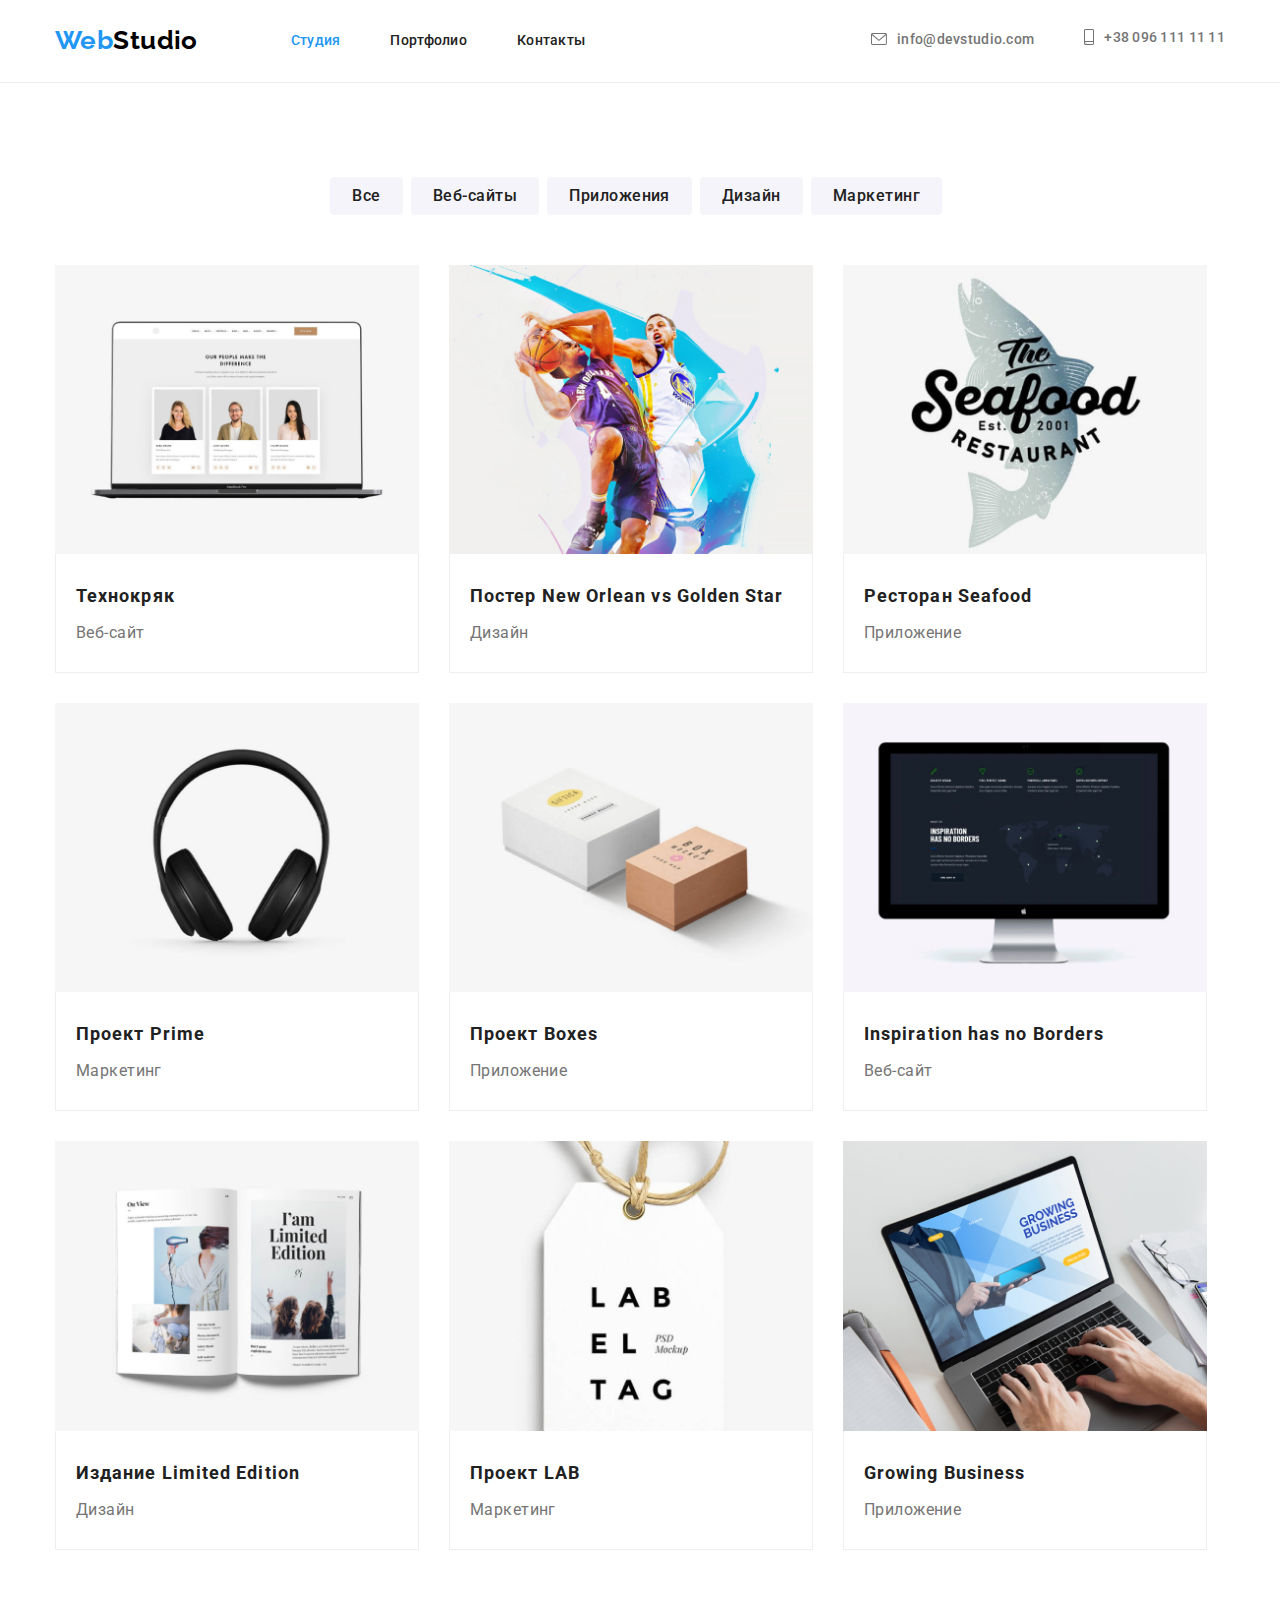
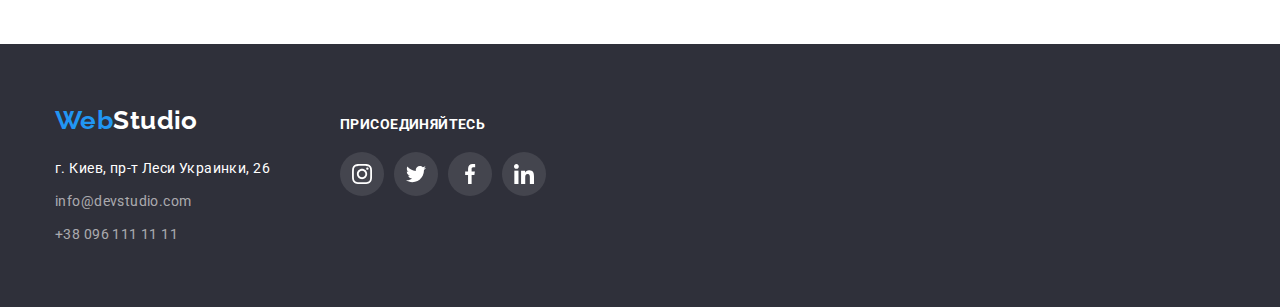
==== portfolio.html @ 6ee3bcbe "копирую файлы дз4" ====
<!DOCTYPE html>
<html lang="en">
  <head>
    <meta charset="UTF-8" />
    <meta name="viewport" content="width=device-width, initial-scale=1.0" />
    <link
      href="https://fonts.googleapis.com/css2?family=Roboto:wght@400;500;700;900&display=swap"
      rel="stylesheet"
    />
    <link
      rel="stylesheet"
      href="node_modules/modern-normalize/modern-normalize.css"
    />
    <link rel="stylesheet" href="./css/style.css" />
    <title>Document</title>
  </head>
  <body>
    <!-- Хедер -->
    <header class="header">
      <div class="container flex">
        <div>
          <nav class="main-nav">
            <div>
              <a class="logo" href="./index.html">
                <span class="logo-blue">Web</span>Studio</a
              >
            </div>
            <div>
              <ul class="site-nav list">
                <li><a class="link current" href="./index.html">Студия</a></li>
                <li>
                  <a class="link" href="./portfolio.html">Портфолио</a>
                </li>
                <li><a class="link" href="#contacts">Контакты</a></li>
              </ul>
            </div>
          </nav>
        </div>
        <div>
          <ul class="contacts list">
            <li>
              <a class="link" href="mailto:info@devstudio.com">
                <svg class="mail-icon">
                  <use href="./img/icons/sprite.svg#icon-contacts-mail"></use>
                </svg>
                info@devstudio.com</a
              >
            </li>
            <li>
              <a class="link phone" href="tel:+380961111111">
                <svg class="phone-icon">
                  <use href="./img/icons/sprite.svg#icon-contacts-phone"></use>
                </svg>
                +38 096 111 11 11</a
              >
            </li>
          </ul>
        </div>
      </div>
    </header>

    <main>
      <section class="works-examples section">
        <div class="container">
          <h1 class="visually-hidden">Примеры работ</h1>
          <!-- Фильтры -->
          <div class="filters">
            <ul class="filters-list list flex">
              <li><button class="button">Все</button></li>
              <li><button class="button">Веб-сайты</button></li>
              <li><button class="button">Приложения</button></li>
              <li><button class="button">Дизайн</button></li>
              <li><button class="button">Маркетинг</button></li>
            </ul>
          </div>
          <!-- Примеры работ -->
          <div>
            <ul class="examples list flex">
              <li class="examples-item">
                <img
                  class="photo"
                  src="./img/portfolio/img1.jpg"
                  alt="Технокряк"
                />
                <div class="border">
                  <a class="link" href="#"> Технокряк</a>
                  <p class="type">Веб-сайт</p>
                </div>
              </li>
              <li class="examples-item">
                <img
                  class="photo"
                  src="./img/portfolio/img2.jpg"
                  alt="Постер New Orlean vs Golden Star"
                />
                <div class="border">
                  <a class="link" href="#"> Постер New Orlean vs Golden Star</a>
                  <p class="type">Дизайн</p>
                </div>
              </li>
              <li class="examples-item">
                <img
                  class="photo"
                  src="./img/portfolio/img3.jpg"
                  alt="Ресторан Seafood"
                />
                <div class="border">
                  <a class="link" href="#"> Ресторан Seafood</a>
                  <p class="type">Приложение</p>
                </div>
              </li>
              <li class="examples-item">
                <img
                  class="photo"
                  src="./img/portfolio/img4.jpg"
                  alt="Проект Prime"
                />
                <div class="border">
                  <a class="link" href="#"> Проект Prime</a>
                  <p class="type">Маркетинг</p>
                </div>
              </li>
              <li class="examples-item">
                <div class="test"></div>
                <img
                  class="photo"
                  src="./img/portfolio/img5.jpg"
                  alt="Проект Boxes"
                />
                <div class="border">
                  <a class="link" href="#"> Проект Boxes</a>
                  <p class="type">Приложение</p>
                </div>
              </li>
              <li class="examples-item">
                <img
                  class="photo"
                  src="./img/portfolio/img6.jpg"
                  alt="Inspiration has no Borders"
                />
                <div class="border">
                  <a class="link" href="#">Inspiration has no Borders</a>
                  <p class="type">Веб-сайт</p>
                </div>
              </li>
              <li class="examples-item">
                <img
                  class="photo"
                  src="./img/portfolio/img7.jpg"
                  alt="Издание Limited Edition"
                />
                <div class="border">
                  <a class="link" href="#"> Издание Limited Edition</a>
                  <p class="type">Дизайн</p>
                </div>
              </li>
              <li class="examples-item">
                <img
                  class="photo"
                  src="./img/portfolio/img8.jpg"
                  alt="Проект LAB"
                />
                <div class="border">
                  <a class="link" href="#"> Проект LAB</a>
                  <p class="type">Маркетинг</p>
                </div>
              </li>
              <li class="examples-item">
                <img
                  class="photo"
                  src="./img/portfolio/img9.jpg"
                  alt="Growing Business"
                />
                <div class="border">
                  <a class="link" href="#"> Growing Business</a>
                  <p class="type">Приложение</p>
                </div>
              </li>
            </ul>
          </div>
        </div>
      </section>
    </main>

    <!-- Футер -->
    <footer class="footer">
      <div class="container">
        <div class="footer-adress">
          <p class="logo"><span class="logo-blue">Web</span>Studio</p>
          <address class="adress">
            <ul class="adress-list list" id="contacts">
              <li class="adress-item">г. Киев, пр-т Леси Украинки, 26</li>
              <li class="adress-item">
                <a class="adress-link" href="mailto:info@devstudio.com"
                  >info@devstudio.com</a
                >
              </li>
              <li class="adress-item">
                <a class="adress-link" href="tel:+380961111111"
                  >+38 096 111 11 11</a
                >
              </li>
            </ul>
          </address>
        </div>
        <div class="social-list-wrap">
          <p class="social-title">присоединяйтесь</p>
          <ul class="social-list list flex">
            <li>
              <a
                href="https://www.instagram.com/"
                class="social link"
                target="_blank"
                rel="noopener noreferrer"
                aria-label="Instagram link"
              >
                <svg class="social-icon">
                  <use href="./img/icons/sprite.svg#icon-instagram"></use>
                </svg>
              </a>
            </li>
            <li>
              <a
                href="https://twitter.com/"
                class="social link"
                target="_blank"
                rel="noopener noreferrer"
                aria-label="Twitter link"
              >
                <svg class="social-icon">
                  <use href="./img/icons/sprite.svg#icon-twitter"></use>
                </svg>
              </a>
            </li>
            <li>
              <a
                href="https://www.facebook.com/"
                class="social link"
                target="_blank"
                rel="noopener noreferrer"
                aria-label="Facebook link"
              >
                <svg class="social-icon">
                  <use href="./img/icons/sprite.svg#icon-facebook"></use>
                </svg>
              </a>
            </li>
            <li>
              <a
                href="https://www.linkedin.com/"
                class="social link"
                target="_blank"
                rel="noopener noreferrer"
                aria-label="linkedin link"
              >
                <svg class="social-icon">
                  <use href="./img/icons/sprite.svg#icon-linkedin"></use>
                </svg>
              </a>
            </li>
          </ul>
        </div>
      </div>
    </footer>
  </body>
</html>
---- css/style.css ----
/* raleway-regular - latin_cyrillic */
@font-face {
  font-family: "Raleway";
  font-style: normal;
  font-weight: 400;
  src: url("../fonts/raleway700/raleway700/raleway-v18-latin_cyrillic-regular.eot");
  src: local(""),
    url("../fonts/raleway700/raleway-v18-latin_cyrillic-regular.eot?#iefix")
      format("embedded-opentype"),
    url("../fonts/raleway700/raleway-v18-latin_cyrillic-regular.woff2")
      format("woff2"),
    url("../fonts/raleway700/raleway-v18-latin_cyrillic-regular.woff")
      format("woff"),
    url("../fonts/raleway700/raleway-v18-latin_cyrillic-regular.ttf")
      format("truetype"),
    url("../fonts/raleway700/raleway-v18-latin_cyrillic-regular.svg#Raleway")
      format("svg");
}
/* raleway-700 - latin_cyrillic */
@font-face {
  font-family: "Raleway";
  font-style: normal;
  font-weight: 700;
  src: url("../fonts/raleway700/raleway-v18-latin_cyrillic-700.eot");
  src: local(""),
    url("../fonts/raleway700/raleway-v18-latin_cyrillic-700.eot?#iefix")
      format("embedded-opentype"),
    url("../fonts/raleway700/raleway-v18-latin_cyrillic-700.woff2")
      format("woff2"),
    url("../fonts/raleway700/raleway-v18-latin_cyrillic-700.woff")
      format("woff"),
    url("../fonts/raleway700/raleway-v18-latin_cyrillic-700.ttf")
      format("truetype"),
    url("../fonts/raleway700/raleway-v18-latin_cyrillic-700.svg#Raleway")
      format("svg");
}

:root {
  --black-text-color: #000000;
  --primary-text-color: #757575;
  --title-text-color: #212121;
  --accent-color: #2196f3;
  --white-color: #ffffff;
  --opacity-white-color: rgba(255, 255, 255, 0.6);
  --background-color: #e5e5e5;
  --secondary-accent-color: #f5f4fa;
  --dark-background-color: #2f303a;
  --border-color: #eeeeee;
  --icon-color: #afb1b8;
}

html {
  box-sizing: border-box;
}

*,
*::before,
*::after {
  box-sizing: inherit;
}

body {
  margin: 0;
  font-family: "Roboto", sans-serif;
  font-style: normal;
  font-weight: 400;
  font-size: 14px;
  line-height: 1.714;
  letter-spacing: 0.03em;
  background-color: var(--white-color);
  color: var(--primary-text-color);
}

h1,
h2,
h3 {
  margin-top: 0;
  margin-bottom: 0;
}

a {
  text-decoration: none;
}

address {
  font-style: normal;
}

.list {
  list-style: none;
  padding: 0;
  margin: 0;
}

.container {
  width: 1200px;
  padding-left: 15px;
  padding-right: 15px;
  margin: 0 auto;
}

.photo {
  margin: 0;
  padding: 0;
  display: block;
  max-width: 100%;
  height: auto;
}

.visually-hidden {
  position: absolute !important;
  clip: rect(1px 1px 1px 1px);
  clip: rect(1px, 1px, 1px, 1px);
  padding: 0 !important;
  border: 0 !important;
  height: 1px !important;
  width: 1px !important;
  overflow: hidden;
}

.flex {
  display: flex;
  flex-wrap: wrap;
}

/* Стили шапки */

header {
  padding-top: 24px;
  padding-bottom: 25px;
  border-bottom: 1px solid #ececec;
}

.logo {
  margin-top: 0;
  margin-bottom: 0;
  font-family: "Raleway", "Oleo Script", sans-serif;
  font-weight: 700;
  font-size: 26px;
  line-height: 1.268;
  color: var(--black-text-color);
}

.logo-blue {
  color: var(--accent-color);
}

header .flex {
  justify-content: space-between;
  align-items: center;
}
.main-nav {
  display: flex;
  align-items: center;
}

.site-nav {
  display: flex;
}

.site-nav li:not(:last-child) {
  margin-right: 50px;
}

.main-nav .logo {
  margin-right: 93px;
}

.site-nav .link {
  font-size: 14px;
  font-weight: 500;
  font-style: normal;
  line-height: 1.143;
  letter-spacing: 0.02em;
  color: var(--title-text-color);
}

.site-nav .link:hover,
.site-nav .link:focus {
  color: var(--accent-color);
}

.site-nav .link.current {
  color: var(--accent-color);
}

.contacts.list {
  display: flex;
}

.contacts.list li:not(:last-child) {
  margin-right: 50px;
}
.contacts .link {
  display: inline-flex;
  align-items: center;
  justify-content: center;
  font-size: 14px;
  font-weight: 500;
  font-style: normal;
  line-height: 1.143;
  letter-spacing: 0.02em;
  color: var(--primary-text-color);
}

.mail-icon {
  width: 16px;
  height: 12px;
  margin-right: 10px;
  fill: currentColor;
}

.phone-icon {
  width: 10px;
  height: 16px;
  margin-right: 10px;
  fill: currentColor;
}

.contacts .link:hover,
.contacts .link:focus {
  color: var(--accent-color);
}

.contacts .link:hover .mail-icon,
.contacts .link:focus .mail-icon,
.contacts .link:hover .phone-icon,
.contacts .link:focus .phone-icon {
  color: var(--accent-color);
}

/* Стили героя */
.hero {
  padding-top: 200px;
  padding-bottom: 200px;
  height: 600px;
  text-align: center;
  background-image: linear-gradient(
      rgba(47, 48, 58, 0.4),
      rgba(47, 48, 58, 0.4)
    ),
    url(../img/hero-bg.jpg);
  background-repeat: no-repeat;
  background-position: center;
}

.hero .container {
  max-width: 696px;
}
.hero-title {
  margin-bottom: 30px;
  font-size: 44px;
  font-weight: 900;
  text-transform: uppercase;
  line-height: 1.364;
  letter-spacing: 0.06em;
  color: var(--white-color);
}

.button {
  font-family: inherit;
  padding: 10px 32px;
  min-width: 200px;
  height: 50px;
  border-style: none;
  border-radius: 4px;
  font-size: 16px;
  font-weight: 700;
  line-height: 1.875;
  letter-spacing: 0.06em;
  background-color: var(--accent-color);
  color: var(--white-color);
}

/* Общие стили секций */
.section-title {
  margin-top: 0;
  margin-bottom: 50px;
  font-size: 36px;
  font-weight: 700;
  line-height: 1.167;
  text-align: center;
  color: var(--title-text-color);
}

.section {
  padding-top: 94px;
  padding-bottom: 0;
}

/* Стили секции "Преимущества" */

.benefit > li {
  flex-basis: calc(100% / 4 - 30px);
  margin-left: 30px;
  margin-top: 30px;
}

.benefit.list {
  margin-left: -30px;
  margin-top: -30px;
}

.benefit-item {
  flex-basis: calc(100% / 4 - 30px);
  height: 120px;
  margin-top: 30px;
  margin-bottom: 30px;
  padding: 25px 100px;
  justify-content: center;
  align-items: center;
  background-color: var(--secondary-accent-color);
  border-radius: 4px;
}
.benefit-icon.list {
  display: flex;
  margin-left: -30px;
  margin-top: -30px;
}

.benefit-icon {
  width: 70px;
  height: 70px;
}

.benefit-title {
  margin-bottom: 10px;
  font-size: 14px;
  font-weight: 700;
  text-transform: uppercase;
  line-height: 1.143;
  color: var(--title-text-color);
}

.benefit-desc {
  margin-top: 0;
  margin-bottom: 0;
}

/* Стили Чем мы занимаемся */

.work.section {
  padding-bottom: 94px;
}
.work-item {
  flex-basis: calc(100% / 3 - 30px);
  margin-left: 30px;
  margin-top: 30px;
}

.work.list {
  margin-left: -30px;
  margin-top: -30px;
}

/* Стили секции "Команда" */

.team.section {
  padding-bottom: 94px;
  background-color: var(--secondary-accent-color);
}

.team-member {
  flex-basis: calc(100% / 4 - 30px);
  margin-left: 30px;
  margin-top: 30px;
  padding-bottom: 30px;
  text-align: center;
  background: var(--white-color);
  box-shadow: 0px 1px 3px rgba(0, 0, 0, 0.12), 0px 1px 1px rgba(0, 0, 0, 0.14),
    0px 2px 1px rgba(0, 0, 0, 0.2);
  border-radius: 0px 0px 4px 4px;
}

.team-list.list {
  margin-left: -30px;
  margin-top: -30px;
}

.team-member .name {
  margin-top: 30px;
  font-size: 16px;
  font-weight: 600;
  line-height: 1.188;
  color: var(--title-text-color);
}

.team-member .position {
  display: inline-block;
  margin-top: 10px;
  margin-bottom: 0;
  font-size: 16px;
  line-height: 1.188;
}

.social-list {
  margin-top: 16px;
  align-items: center;
  justify-content: center;
}

.social-icon {
  width: 20px;
  height: 20px;
  fill: var(--icon-color);
}

.social-icon:not(:last-child) {
  margin-right: 10px;
}

.social.link {
  display: flex;
  align-items: center;
  justify-content: center;
  width: 44px;
  height: 44px;
  border-radius: 50%;
}

.social.link:hover,
.social.link:focus {
  background-color: var(--accent-color);
}

.social.link:hover .social-icon,
.social.link:focus .social-icon {
  fill: var(--white-color);
}

/* Стили секции Постоянные клиенты */

.clients.section {
  padding-bottom: 94px;
}

.client-icon {
  fill: var(--icon-color);
}

.clients-link {
  display: flex;
  align-items: center;
  justify-content: center;
  width: 170px;
  height: 90px;
  border: 1px solid var(--icon-color);
  border-radius: 4px;
}

.clients-link:hover,
.clients-link:focus {
  border-color: var(--accent-color);
}

.clients-link:hover .client-icon,
.clients-link:focus .client-icon {
  fill: var(--accent-color);
}
.clients-list > li:not(:last-child) {
  margin-right: 30px;
}
/* Стили подвала */
.footer {
  padding-top: 60px;
  padding-bottom: 60px;
  background-color: var(--dark-background-color);
}

.footer .container {
  display: flex;
  align-items: baseline;
}
.footer .logo {
  margin-bottom: 20px;
  color: var(--white-color);
}

.footer .social-title {
  margin-top: 0;
  margin-bottom: 0px;
  font-weight: 700;
  line-height: 1.143;
  text-transform: uppercase;
  color: var(--white-color);
}

.footer .social.link {
  background-color: rgba(255, 255, 255, 0.1);
}

.footer .social-icon {
  fill: var(--white-color);
}

.footer .social-list {
  display: inline-flex;
  align-items: baseline;
  margin-top: 20px;
}

.footer .social-list > li:not(:last-child) {
  margin-right: 10px;
}

.footer .social.link:hover,
.footer .social.link:focus {
  background-color: var(--accent-color);
}

.footer .social-list-wrap {
  align-items: flex-end;
}

.footer-adress {
  align-items: baseline;
  margin-right: 70px;
}

.adress-list {
  list-style: none;
}

.adress-item:not(:last-child) {
  margin-bottom: 9px;
}

.adress-list .adress-item {
  line-height: 1.714;
  color: var(--white-color);
}

.adress-item .adress-link {
  line-height: 1.714;
  color: var(--opacity-white-color);
}

/* Стили Портфолио */

.works-examples {
  padding-bottom: 94px;
}

/* Стили списка фильтров */

.filters {
  margin-bottom: 50px;
}
.filters-list {
  justify-content: center;
}

.filters-list .button {
  box-sizing: inline-box;
  margin-right: 8px;
  padding: 6px 22px;
  min-width: 73px;
  height: 38px;
  font-weight: 500;
  font-size: 16px;
  line-height: 26px;
  text-align: center;
  letter-spacing: 0.03em;
  border-radius: 4px;
  color: var(--title-text-color);
  background-color: var(--secondary-accent-color);
}

.filters-list .button:hover,
.filters-list .button:focus {
  font-weight: 500;
  font-size: 16px;
  box-shadow: 0px 3px 1px rgba(0, 0, 0, 0.1), 0px 1px 2px rgba(0, 0, 0, 0.08),
    0px 2px 2px rgba(0, 0, 0, 0.12);
  color: var(--white-color);
  background-color: var(--accent-color);
}

/* Стили Примеров работ */

.examples.list {
  margin-left: -30px;
  margin-top: -30px;
}
.examples-item {
  flex-basis: calc(100% / 4 - 30px);
  margin-left: 30px;
  margin-top: 30px;
  background: var(--white-color);
  /* outline: 1px solid tomato; */
}

.examples-item .border {
  padding: 24px 20px;
  box-sizing: border-box;
  border-right: 1px solid var(--border-color);
  border-bottom: 1px solid var(--border-color);
  border-left: 1px solid var(--border-color);
  background: var(--white-color);
}

.examples-item:hover,
.examples-item:focus {
  box-shadow: 0px 1px 1px rgba(0, 0, 0, 0.12), 0px 4px 4px rgba(0, 0, 0, 0.06),
    1px 4px 6px rgba(0, 0, 0, 0.16);
}

.examples .link {
  display: inline-block;
  margin-bottom: 4px;
  width: 322px;
  font-weight: 700;
  font-size: 18px;
  line-height: 2;
  letter-spacing: 0.06em;
  color: var(--title-text-color);
}

.examples .type {
  margin: 0;
  width: 322px;
  font-size: 16px;
  line-height: 1.875;
  color: var(--primary-text-color);
}
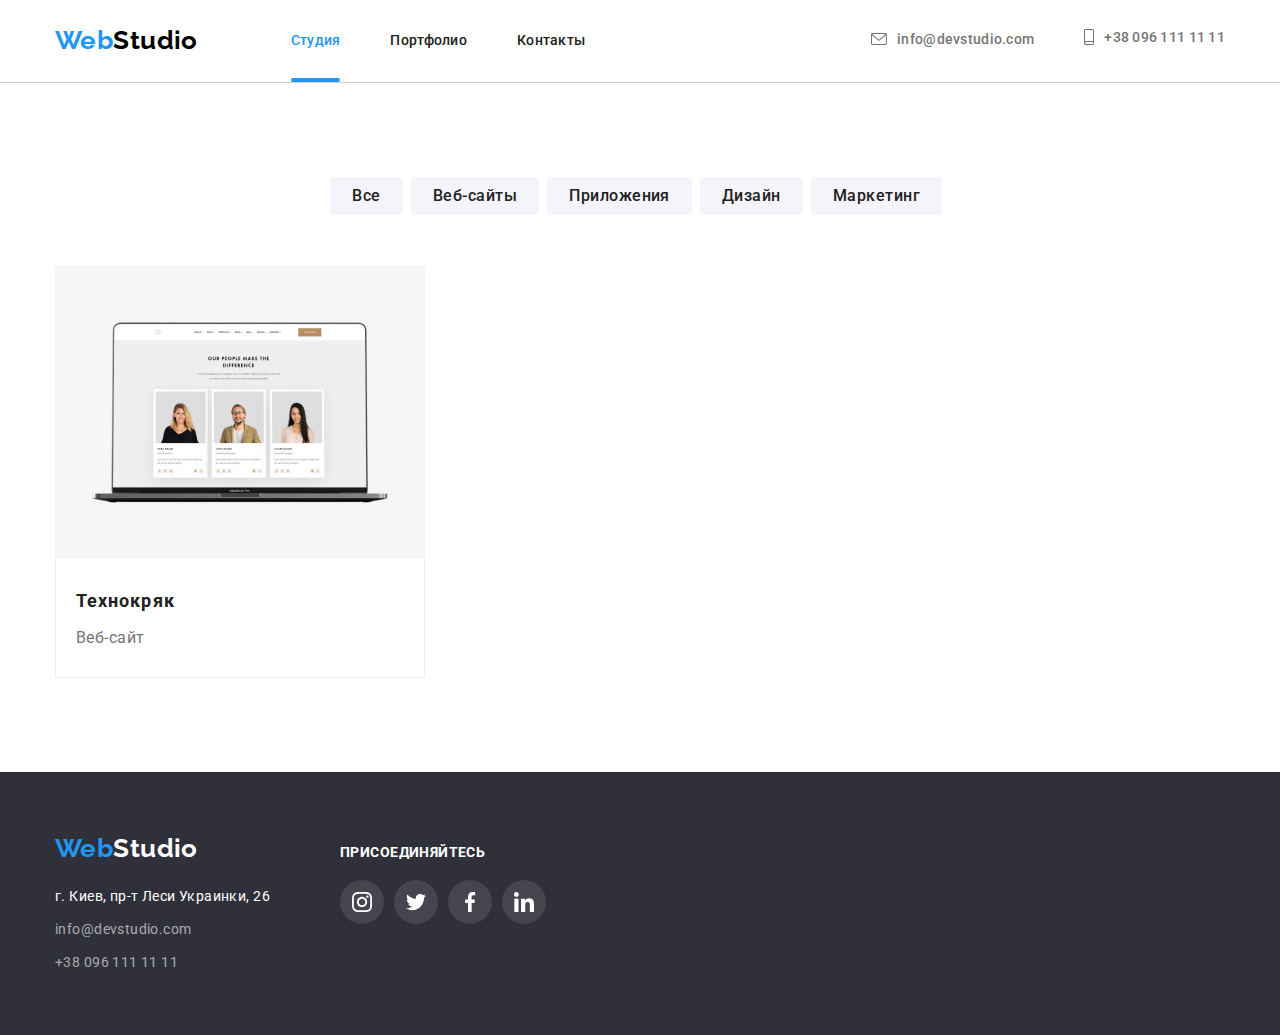
==== commit 146536ba: "анимация на пример1 работ" ====
--- a/portfolio.html
+++ b/portfolio.html
@@ -77,17 +77,27 @@
           <div>
             <ul class="examples list flex">
               <li class="examples-item">
-                <img
-                  class="photo"
-                  src="./img/portfolio/img1.jpg"
-                  alt="Технокряк"
-                />
-                <div class="border">
-                  <a class="link" href="#"> Технокряк</a>
-                  <p class="type">Веб-сайт</p>
-                </div>
-              </li>
-              <li class="examples-item">
+                <a class="examples-link link" href="#">
+                  <div class="examples-wrap">
+                    <img
+                      class="photo"
+                      src="./img/portfolio/img1.jpg"
+                      alt="Технокряк"
+                    />
+                    <p class="examples-desc">
+                      Технокряк это современная площадка распространения
+                      коронавируса. Компании используют эту платформу для
+                      цифрового шпионажа и атак на защищённые сервера
+                      конкурентов.
+                    </p>
+                  </div>
+                  <div class="border">
+                    <h2 class="examples-title">Технокряк</h2>
+                    <p class="type">Веб-сайт</p>
+                  </div>
+                </a>
+              </li>
+              <!-- <li class="examples-item">
                 <img
                   class="photo"
                   src="./img/portfolio/img2.jpg"
@@ -175,7 +185,7 @@
                   <a class="link" href="#"> Growing Business</a>
                   <p class="type">Приложение</p>
                 </div>
-              </li>
+              </li> -->
             </ul>
           </div>
         </div>
--- a/css/style.css
+++ b/css/style.css
@@ -128,7 +128,7 @@
 header {
   padding-top: 24px;
   padding-bottom: 25px;
-  border-bottom: 1px solid #ececec;
+  border-bottom: 0.5px solid #cecece;
 }
 
 .logo {
@@ -141,6 +141,10 @@
   color: var(--black-text-color);
 }
 
+.logo:focus {
+  outline-color: var(--accent-color);
+}
+
 .logo-blue {
   color: var(--accent-color);
 }
@@ -167,6 +171,7 @@
 }
 
 .site-nav .link {
+  position: relative;
   font-size: 14px;
   font-weight: 500;
   font-style: normal;
@@ -175,9 +180,28 @@
   color: var(--title-text-color);
 }
 
+.site-nav .link::after {
+  content: "";
+  display: none;
+  position: absolute;
+  transform: translateY(-50%);
+  margin: 28px 0 0;
+  width: 100%;
+  height: 4px;
+  background-color: var(--accent-color);
+  border-radius: 2px;
+}
+.site-nav .link:hover::after,
+.site-nav .link:focus::after,
+.site-nav .link.current::after {
+  display: flex;
+  align-items: baseline;
+}
+
 .site-nav .link:hover,
 .site-nav .link:focus {
   color: var(--accent-color);
+  outline-color: var(--accent-color);
 }
 
 .site-nav .link.current {
@@ -220,6 +244,7 @@
 .contacts .link:hover,
 .contacts .link:focus {
   color: var(--accent-color);
+  outline-color: var(--accent-color);
 }
 
 .contacts .link:hover .mail-icon,
@@ -227,6 +252,7 @@
 .contacts .link:hover .phone-icon,
 .contacts .link:focus .phone-icon {
   color: var(--accent-color);
+  outline-color: var(--accent-color);
 }
 
 /* Стили героя */
@@ -344,6 +370,7 @@
 }
 .work-item {
   flex-basis: calc(100% / 3 - 30px);
+  position: relative;
   margin-left: 30px;
   margin-top: 30px;
 }
@@ -353,6 +380,21 @@
   margin-top: -30px;
 }
 
+.work-label {
+  position: absolute;
+  transform: translateY(-100%);
+  padding-top: 27px;
+  padding-bottom: 27px;
+  margin: 0;
+  width: 100%;
+  height: 70px;
+  font-weight: 700;
+  line-height: 1.14;
+  text-align: center;
+  text-transform: uppercase;
+  color: var(--white-color);
+  background-color: rgba(47, 48, 58, 0.8);
+}
 /* Стили секции "Команда" */
 
 .team.section {
@@ -421,11 +463,13 @@
 .social.link:hover,
 .social.link:focus {
   background-color: var(--accent-color);
+  outline-color: var(--accent-color);
 }
 
 .social.link:hover .social-icon,
 .social.link:focus .social-icon {
   fill: var(--white-color);
+  outline-color: var(--accent-color);
 }
 
 /* Стили секции Постоянные клиенты */
@@ -451,11 +495,13 @@
 .clients-link:hover,
 .clients-link:focus {
   border-color: var(--accent-color);
+  outline-color: var(--accent-color);
 }
 
 .clients-link:hover .client-icon,
 .clients-link:focus .client-icon {
   fill: var(--accent-color);
+  outline-color: var(--accent-color);
 }
 .clients-list > li:not(:last-child) {
   margin-right: 30px;
@@ -506,6 +552,7 @@
 .footer .social.link:hover,
 .footer .social.link:focus {
   background-color: var(--accent-color);
+  outline-color: var(--accent-color);
 }
 
 .footer .social-list-wrap {
@@ -574,6 +621,7 @@
     0px 2px 2px rgba(0, 0, 0, 0.12);
   color: var(--white-color);
   background-color: var(--accent-color);
+  outline-color: var(--accent-color);
 }
 
 /* Стили Примеров работ */
@@ -583,7 +631,7 @@
   margin-top: -30px;
 }
 .examples-item {
-  flex-basis: calc(100% / 4 - 30px);
+  flex-basis: calc(100% / 3 - 30px);
   margin-left: 30px;
   margin-top: 30px;
   background: var(--white-color);
@@ -599,14 +647,12 @@
   background: var(--white-color);
 }
 
-.examples-item:hover,
-.examples-item:focus {
-  box-shadow: 0px 1px 1px rgba(0, 0, 0, 0.12), 0px 4px 4px rgba(0, 0, 0, 0.06),
-    1px 4px 6px rgba(0, 0, 0, 0.16);
-}
-
-.examples .link {
+.examples-link {
   display: inline-block;
+}
+
+.examples-title {
+  margin-top: 0;
   margin-bottom: 4px;
   width: 322px;
   font-weight: 700;
@@ -623,3 +669,77 @@
   line-height: 1.875;
   color: var(--primary-text-color);
 }
+
+.examples-wrap {
+  position: relative;
+  margin: 0;
+  overflow: hidden;
+}
+
+.examples-desc {
+  position: absolute;
+  z-index: 4;
+  top: 0;
+  left: 0;
+  right: 0;
+  bottom: 0;
+  padding: 63px 24px;
+  margin: 0;
+
+  opacity: 0;
+  transform: translateX(-100%);
+  transition-property: transform, opacity;
+  transition-duration: 500ms, 700ms;
+  transition-timing-function: ease-in-out;
+  transition-delay: 0;
+
+  font-size: 18px;
+  line-height: 1.56;
+  font-weight: 400;
+  color: var(--white-color);
+  background-color: rgba(33, 150, 243, 0.9);
+}
+
+.examples-link:hover,
+.examples-link:focus {
+  box-shadow: 0px 1px 1px rgba(0, 0, 0, 0.12), 0px 4px 4px rgba(0, 0, 0, 0.06),
+    1px 4px 6px rgba(0, 0, 0, 0.16);
+  outline-color: var(--accent-color);
+}
+
+.examples-link:hover .examples-desc,
+.examples-link:focus .examples-desc {
+  transform: translateX(0);
+  opacity: 1;
+}
+
+/* 
+.examples-link {
+  position: relative;
+  display: block;
+}
+
+.examples-wrap {
+  position: absolute;
+  top: 0;
+  left: 0;
+
+  width: 100%;
+  height: 100%;
+}
+
+.examples-wrap .photo {
+  position: absolute;
+  z-index: 1;
+}
+
+.examples-item .border {
+  position: absolute;
+  left: 0;
+  bottom: 0;
+}
+
+
+
+
+ */
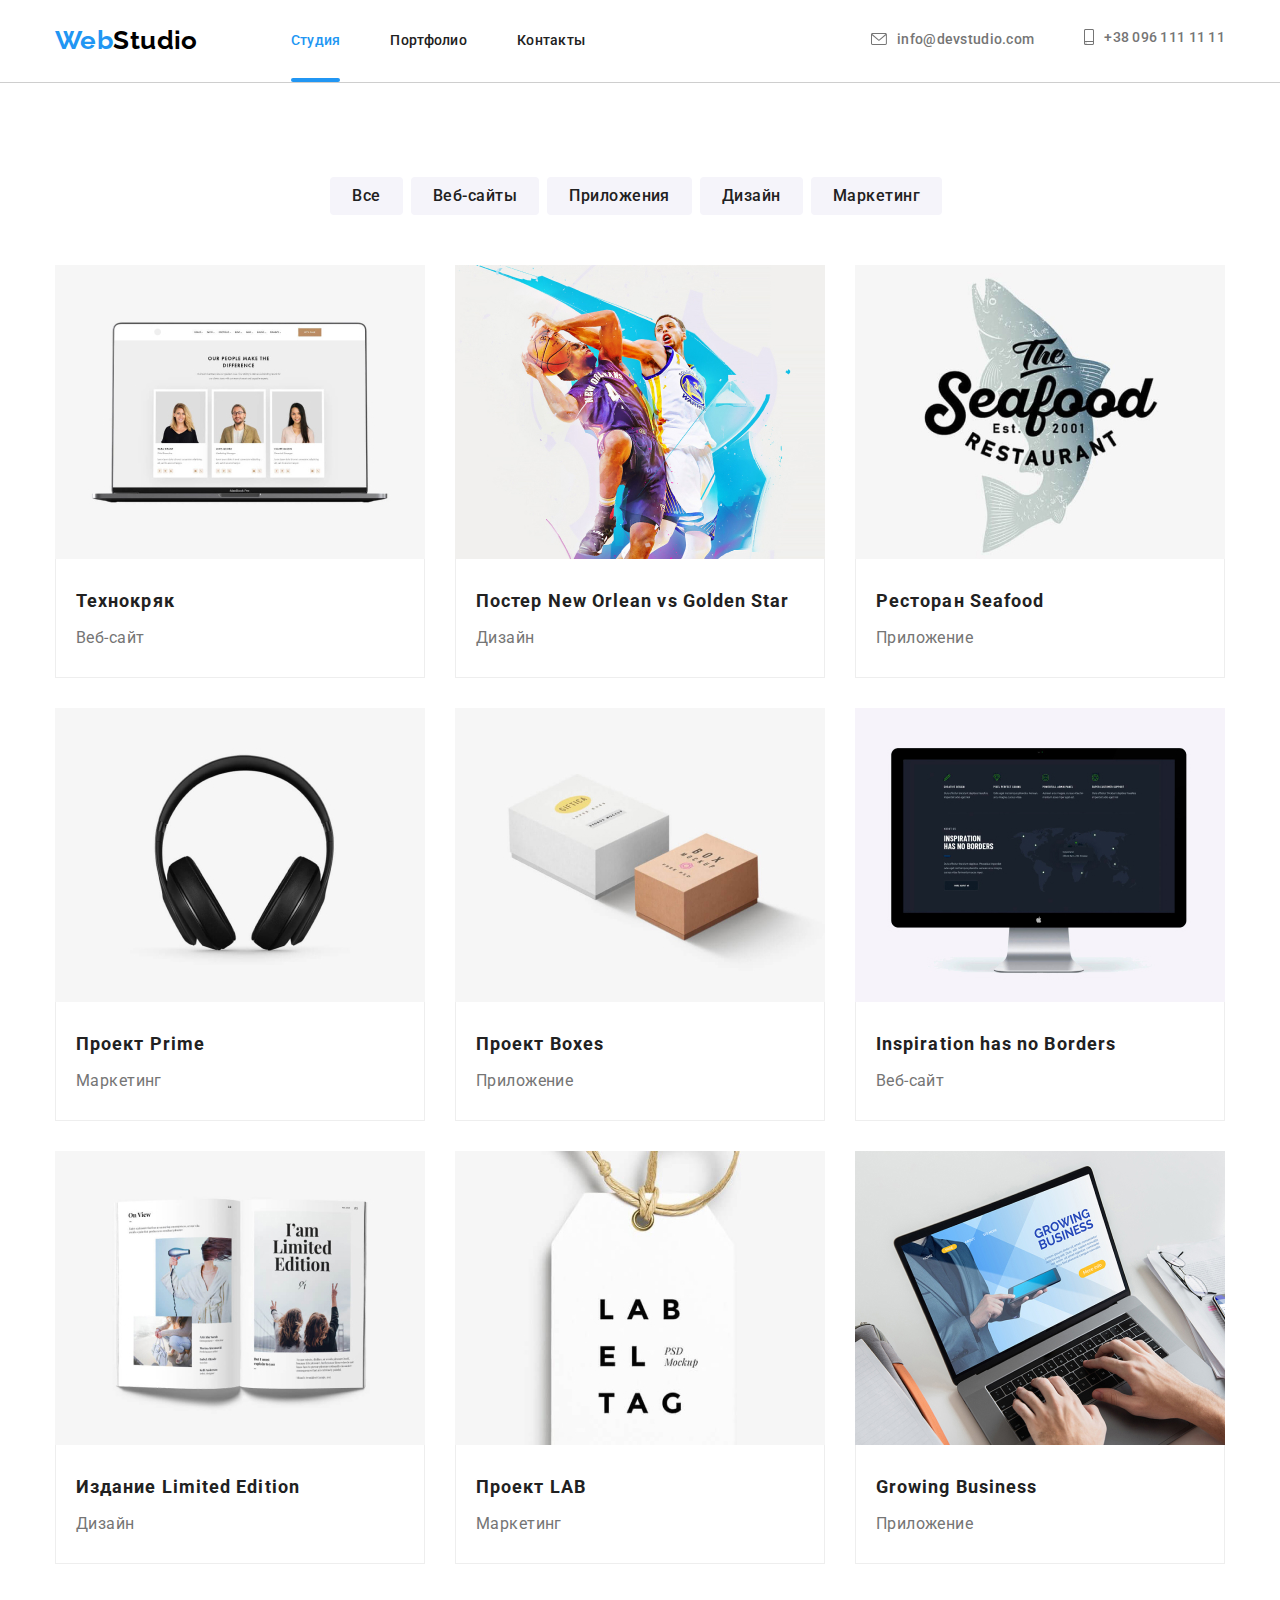
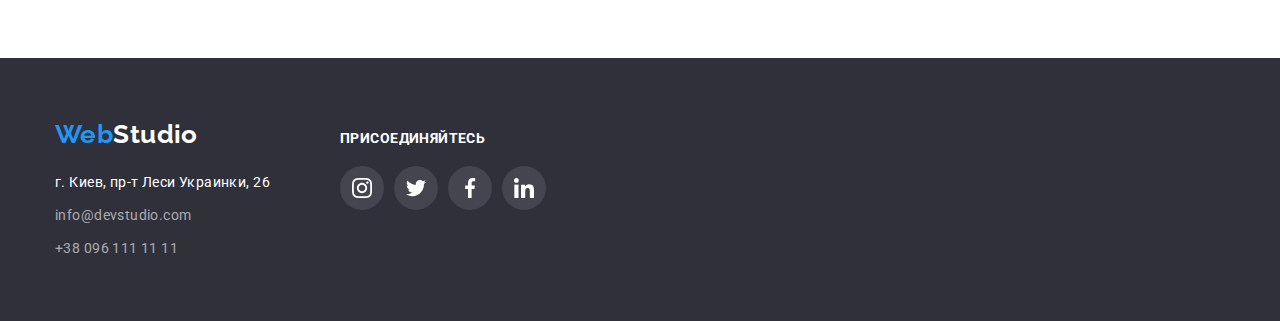
==== commit 4a175146: "портфолио готово" ====
--- a/portfolio.html
+++ b/portfolio.html
@@ -97,95 +97,177 @@
                   </div>
                 </a>
               </li>
-              <!-- <li class="examples-item">
-                <img
-                  class="photo"
-                  src="./img/portfolio/img2.jpg"
-                  alt="Постер New Orlean vs Golden Star"
-                />
-                <div class="border">
-                  <a class="link" href="#"> Постер New Orlean vs Golden Star</a>
-                  <p class="type">Дизайн</p>
-                </div>
-              </li>
-              <li class="examples-item">
-                <img
-                  class="photo"
-                  src="./img/portfolio/img3.jpg"
-                  alt="Ресторан Seafood"
-                />
-                <div class="border">
-                  <a class="link" href="#"> Ресторан Seafood</a>
-                  <p class="type">Приложение</p>
-                </div>
-              </li>
-              <li class="examples-item">
-                <img
-                  class="photo"
-                  src="./img/portfolio/img4.jpg"
-                  alt="Проект Prime"
-                />
-                <div class="border">
-                  <a class="link" href="#"> Проект Prime</a>
-                  <p class="type">Маркетинг</p>
-                </div>
-              </li>
-              <li class="examples-item">
-                <div class="test"></div>
-                <img
-                  class="photo"
-                  src="./img/portfolio/img5.jpg"
-                  alt="Проект Boxes"
-                />
-                <div class="border">
-                  <a class="link" href="#"> Проект Boxes</a>
-                  <p class="type">Приложение</p>
-                </div>
-              </li>
-              <li class="examples-item">
-                <img
-                  class="photo"
-                  src="./img/portfolio/img6.jpg"
-                  alt="Inspiration has no Borders"
-                />
-                <div class="border">
-                  <a class="link" href="#">Inspiration has no Borders</a>
-                  <p class="type">Веб-сайт</p>
-                </div>
-              </li>
-              <li class="examples-item">
-                <img
-                  class="photo"
-                  src="./img/portfolio/img7.jpg"
-                  alt="Издание Limited Edition"
-                />
-                <div class="border">
-                  <a class="link" href="#"> Издание Limited Edition</a>
-                  <p class="type">Дизайн</p>
-                </div>
-              </li>
-              <li class="examples-item">
-                <img
-                  class="photo"
-                  src="./img/portfolio/img8.jpg"
-                  alt="Проект LAB"
-                />
-                <div class="border">
-                  <a class="link" href="#"> Проект LAB</a>
-                  <p class="type">Маркетинг</p>
-                </div>
-              </li>
-              <li class="examples-item">
-                <img
-                  class="photo"
-                  src="./img/portfolio/img9.jpg"
-                  alt="Growing Business"
-                />
-                <div class="border">
-                  <a class="link" href="#"> Growing Business</a>
-                  <p class="type">Приложение</p>
-                </div>
-              </li> -->
+              <li class="examples-item">
+                <a class="examples-link link" href="#">
+                  <div class="examples-wrap">
+                    <img
+                      class="photo"
+                      src="./img/portfolio/img2.jpg"
+                      alt="Постер New Orlean vs Golden Star"
+                    />
+                    <p class="examples-desc">
+                      Технокряк это современная площадка распространения
+                      коронавируса. Компании используют эту платформу для
+                      цифрового шпионажа и атак на защищённые сервера
+                      конкурентов.
+                    </p>
+                  </div>
+                  <div class="border">
+                    <h2 class="examples-title">
+                      Постер New Orlean vs Golden Star
+                    </h2>
+                    <p class="type">Дизайн</p>
+                  </div>
+                </a>
+              </li>
+              <li class="examples-item">
+                <a class="examples-link link" href="#">
+                  <div class="examples-wrap">
+                    <img
+                      class="photo"
+                      src="./img/portfolio/img3.jpg"
+                      alt="Ресторан Seafood"
+                    />
+                    <p class="examples-desc">
+                      Технокряк это современная площадка распространения
+                      коронавируса. Компании используют эту платформу для
+                      цифрового шпионажа и атак на защищённые сервера
+                      конкурентов.
+                    </p>
+                  </div>
+                  <div class="border">
+                    <h2 class="examples-title">Ресторан Seafood</h2>
+                    <p class="type">Приложение</p>
+                  </div>
+                </a>
+              </li>
+              <li class="examples-item">
+                <a class="examples-link link" href="#">
+                  <div class="examples-wrap">
+                    <img
+                      class="photo"
+                      src="./img/portfolio/img4.jpg"
+                      alt="Проект Prime"
+                    />
+                    <p class="examples-desc">
+                      Технокряк это современная площадка распространения
+                      коронавируса. Компании используют эту платформу для
+                      цифрового шпионажа и атак на защищённые сервера
+                      конкурентов.
+                    </p>
+                  </div>
+                  <div class="border">
+                    <h2 class="examples-title">Проект Prime</h2>
+                    <p class="type">Маркетинг</p>
+                  </div>
+                </a>
+              </li>
+              <li class="examples-item">
+                <a class="examples-link link" href="#">
+                  <div class="examples-wrap">
+                    <div class="test"></div>
+                    <img
+                      class="photo"
+                      src="./img/portfolio/img5.jpg"
+                      alt="Проект Boxes"
+                    />
+                    <p class="examples-desc">
+                      Технокряк это современная площадка распространения
+                      коронавируса. Компании используют эту платформу для
+                      цифрового шпионажа и атак на защищённые сервера
+                      конкурентов.
+                    </p>
+                  </div>
+                  <div class="border">
+                    <h2 class="examples-title">Проект Boxes</h2>
+                    <p class="type">Приложение</p>
+                  </div>
+                </a>
+              </li>
+              <li class="examples-item">
+                <a class="examples-link link" href="#">
+                  <div class="examples-wrap">
+                    <img
+                      class="photo"
+                      src="./img/portfolio/img6.jpg"
+                      alt="Inspiration has no Borders"
+                    />
+                    <p class="examples-desc">
+                      Технокряк это современная площадка распространения
+                      коронавируса. Компании используют эту платформу для
+                      цифрового шпионажа и атак на защищённые сервера
+                      конкурентов.
+                    </p>
+                  </div>
+                  <div class="border">
+                    <h2 class="examples-title">Inspiration has no Borders</h2>
+                    <p class="type">Веб-сайт</p>
+                  </div>
+                </a>
+              </li>
+              <li class="examples-item">
+                <a class="examples-link link" href="#">
+                  <div class="examples-wrap">
+                    <img
+                      class="photo"
+                      src="./img/portfolio/img7.jpg"
+                      alt="Издание Limited Edition"
+                    />
+                    <p class="examples-desc">
+                      Технокряк это современная площадка распространения
+                      коронавируса. Компании используют эту платформу для
+                      цифрового шпионажа и атак на защищённые сервера
+                      конкурентов.
+                    </p>
+                  </div>
+                  <div class="border">
+                    <h2 class="examples-title">Издание Limited Edition</h2>
+                    <p class="type">Дизайн</p>
+                  </div>
+                </a>
+              </li>
+              <li class="examples-item">
+                <a class="examples-link link" href="#">
+                  <div class="examples-wrap">
+                    <img
+                      class="photo"
+                      src="./img/portfolio/img8.jpg"
+                      alt="Проект LAB"
+                    />
+                    <p class="examples-desc">
+                      Технокряк это современная площадка распространения
+                      коронавируса. Компании используют эту платформу для
+                      цифрового шпионажа и атак на защищённые сервера
+                      конкурентов.
+                    </p>
+                  </div>
+                  <div class="border">
+                    <h2 class="examples-title">Проект LAB</h2>
+                    <p class="type">Маркетинг</p>
+                  </div>
+                </a>
+              </li>
+              <li class="examples-item">
+                <a class="examples-link link" href="#">
+                  <div class="examples-wrap">
+                    <img
+                      class="photo"
+                      src="./img/portfolio/img9.jpg"
+                      alt="Growing Business"
+                    />
+                    <p class="examples-desc">
+                      Технокряк это современная площадка распространения
+                      коронавируса. Компании используют эту платформу для
+                      цифрового шпионажа и атак на защищённые сервера
+                      конкурентов.
+                    </p>
+                  </div>
+                  <div class="border">
+                    <h2 class="examples-title">Growing Business</h2>
+                    <p class="type">Приложение</p>
+                  </div>
+                </a>
+              </li>
             </ul>
           </div>
         </div>
--- a/css/style.css
+++ b/css/style.css
@@ -712,34 +712,3 @@
   transform: translateX(0);
   opacity: 1;
 }
-
-/* 
-.examples-link {
-  position: relative;
-  display: block;
-}
-
-.examples-wrap {
-  position: absolute;
-  top: 0;
-  left: 0;
-
-  width: 100%;
-  height: 100%;
-}
-
-.examples-wrap .photo {
-  position: absolute;
-  z-index: 1;
-}
-
-.examples-item .border {
-  position: absolute;
-  left: 0;
-  bottom: 0;
-}
-
-
-
-
- */
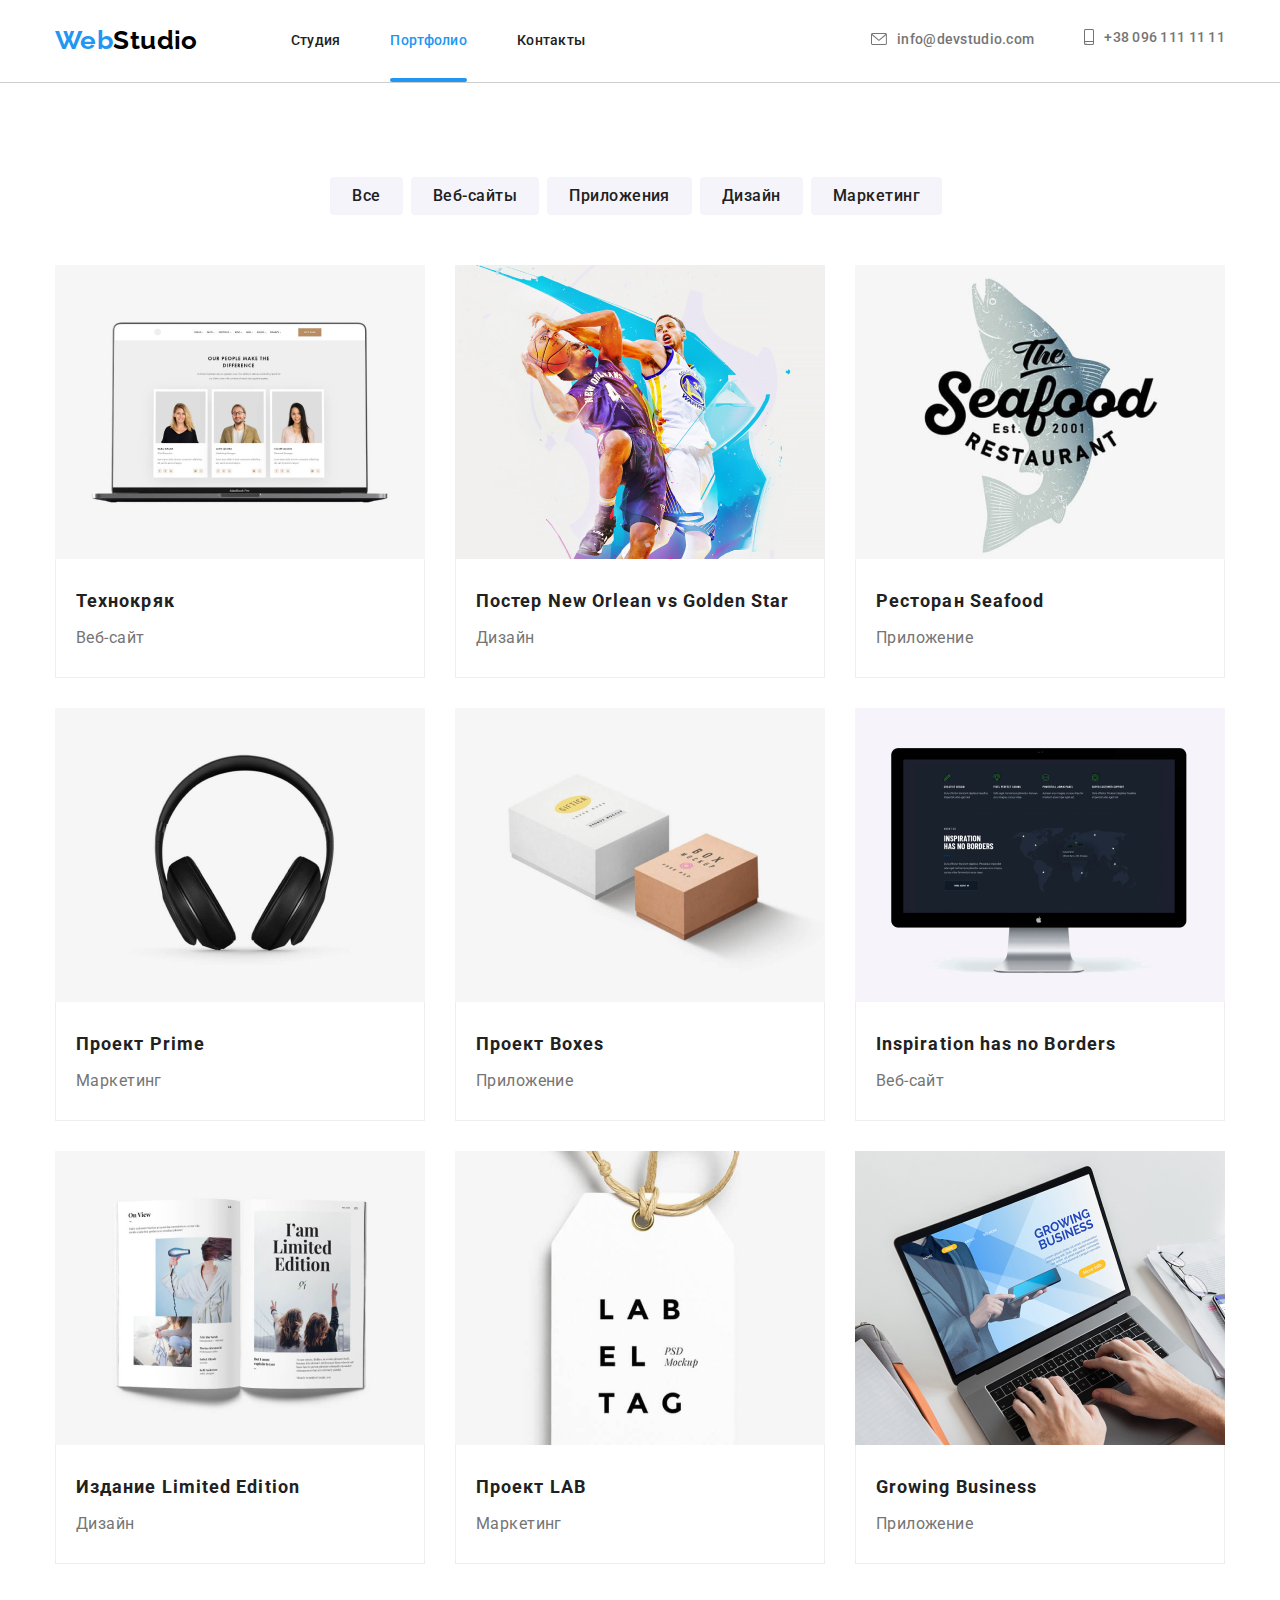
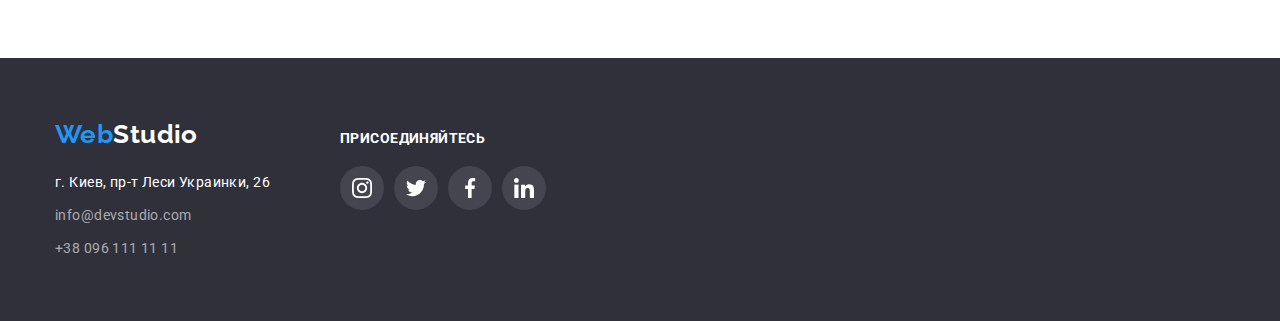
==== commit 83c6daf9: "модальное окно+анимация ховеров" ====
--- a/portfolio.html
+++ b/portfolio.html
@@ -27,9 +27,9 @@
             </div>
             <div>
               <ul class="site-nav list">
-                <li><a class="link current" href="./index.html">Студия</a></li>
+                <li><a class="link" href="./index.html">Студия</a></li>
                 <li>
-                  <a class="link" href="./portfolio.html">Портфолио</a>
+                  <a class="link current" href="./portfolio.html">Портфолио</a>
                 </li>
                 <li><a class="link" href="#contacts">Контакты</a></li>
               </ul>
--- a/css/style.css
+++ b/css/style.css
@@ -123,6 +123,64 @@
   flex-wrap: wrap;
 }
 
+.backdrop {
+  position: fixed;
+  z-index: 100;
+  top: 0;
+  left: 0;
+  right: 0;
+  bottom: 0;
+  background-color: rgba(0, 0, 0, 0.2);
+  opacity: 1;
+  transition-property: opacity;
+  transition-duration: 250ms;
+  transition-timing-function: cubic-bezier(0.4, 0, 0.2, 1);
+  transition-delay: 0;
+}
+
+.backdrop.is-hidden {
+  visibility: hidden;
+  opacity: 0;
+  pointer-events: none;
+}
+
+.modal {
+  position: absolute;
+  top: 50%;
+  left: 50%;
+  transform: translate(-50%, -50%);
+  margin: 0;
+  width: 100%;
+  max-width: 528px;
+  height: 500px;
+  background: var(--white-color);
+  box-shadow: 0px 1px 3px rgba(0, 0, 0, 0.12), 0px 1px 1px rgba(0, 0, 0, 0.14),
+    0px 2px 1px rgba(0, 0, 0, 0.2);
+  border-radius: 4px;
+  z-index: 105;
+}
+
+.btn-close {
+  position: absolute;
+  top: 8px;
+  right: 8px;
+  width: 30px;
+  height: 30px;
+  margin: 0;
+  padding: 0;
+  background-color: var(--white-color);
+  border: 1px solid rgba(0, 0, 0, 0.1);
+  border-radius: 50%;
+}
+
+.close-icon {
+  position: absolute;
+  top: 9px;
+  right: 8px;
+  margin: 0;
+  fill: var(--black-text-color);
+}
+
 /* Стили шапки */
 
 header {
@@ -178,6 +236,10 @@
   line-height: 1.143;
   letter-spacing: 0.02em;
   color: var(--title-text-color);
+  transition-property: color;
+  transition-duration: 250ms;
+  transition-timing-function: cubic-bezier(0.4, 0, 0.2, 1);
+  transition-delay: 0;
 }
 
 .site-nav .link::after {
@@ -225,6 +287,10 @@
   line-height: 1.143;
   letter-spacing: 0.02em;
   color: var(--primary-text-color);
+  transition-property: color;
+  transition-duration: 250ms;
+  transition-timing-function: cubic-bezier(0.4, 0, 0.2, 1);
+  transition-delay: 0;
 }
 
 .mail-icon {
@@ -232,6 +298,10 @@
   height: 12px;
   margin-right: 10px;
   fill: currentColor;
+  transition-property: fill;
+  transition-duration: 250ms;
+  transition-timing-function: cubic-bezier(0.4, 0, 0.2, 1);
+  transition-delay: 0;
 }
 
 .phone-icon {
@@ -239,6 +309,10 @@
   height: 16px;
   margin-right: 10px;
   fill: currentColor;
+  transition-property: fill;
+  transition-duration: 250ms;
+  transition-timing-function: cubic-bezier(0.4, 0, 0.2, 1);
+  transition-delay: 0;
 }
 
 .contacts .link:hover,
@@ -251,7 +325,7 @@
 .contacts .link:focus .mail-icon,
 .contacts .link:hover .phone-icon,
 .contacts .link:focus .phone-icon {
-  color: var(--accent-color);
+  fill: var(--accent-color);
   outline-color: var(--accent-color);
 }
 
@@ -445,6 +519,10 @@
   width: 20px;
   height: 20px;
   fill: var(--icon-color);
+  transition-property: fill;
+  transition-duration: 250ms;
+  transition-timing-function: cubic-bezier(0.4, 0, 0.2, 1);
+  transition-delay: 0;
 }
 
 .social-icon:not(:last-child) {
@@ -458,6 +536,10 @@
   width: 44px;
   height: 44px;
   border-radius: 50%;
+  transition-property: background-color;
+  transition-duration: 250ms;
+  transition-timing-function: cubic-bezier(0.4, 0, 0.2, 1);
+  transition-delay: 0;
 }
 
 .social.link:hover,
@@ -480,6 +562,10 @@
 
 .client-icon {
   fill: var(--icon-color);
+  transition-property: fill;
+  transition-duration: 250ms;
+  transition-timing-function: cubic-bezier(0.4, 0, 0.2, 1);
+  transition-delay: 0;
 }
 
 .clients-link {
@@ -490,6 +576,10 @@
   height: 90px;
   border: 1px solid var(--icon-color);
   border-radius: 4px;
+  transition-property: border-color;
+  transition-duration: 250ms;
+  transition-timing-function: cubic-bezier(0.4, 0, 0.2, 1);
+  transition-delay: 0;
 }
 
 .clients-link:hover,
@@ -687,10 +777,10 @@
   margin: 0;
 
   opacity: 0;
-  transform: translateX(-100%);
+  transform: translateY(100%);
   transition-property: transform, opacity;
-  transition-duration: 500ms, 700ms;
-  transition-timing-function: ease-in-out;
+  transition-duration: 250ms, 500ms;
+  transition-timing-function: cubic-bezier(0.4, 0, 0.2, 1);
   transition-delay: 0;
 
   font-size: 18px;
@@ -709,6 +799,6 @@
 
 .examples-link:hover .examples-desc,
 .examples-link:focus .examples-desc {
-  transform: translateX(0);
+  transform: translateY(0);
   opacity: 1;
 }
